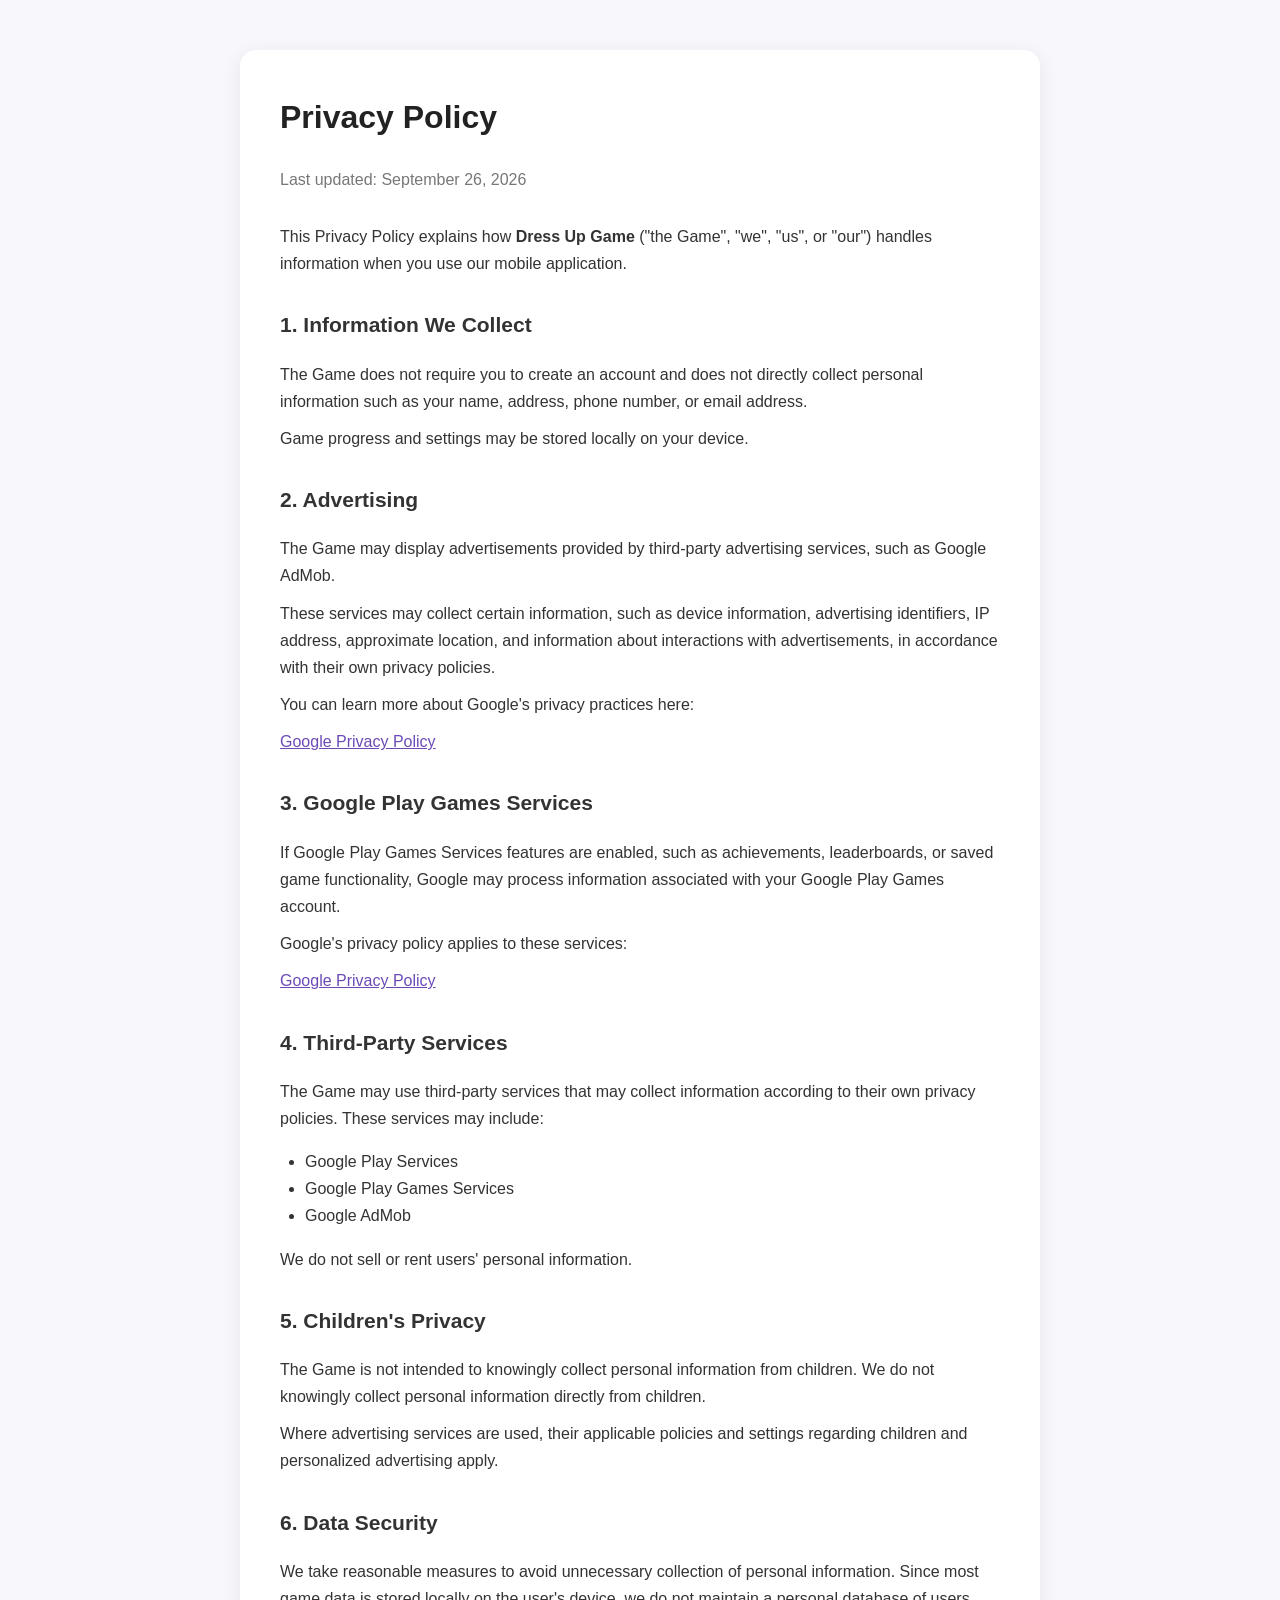
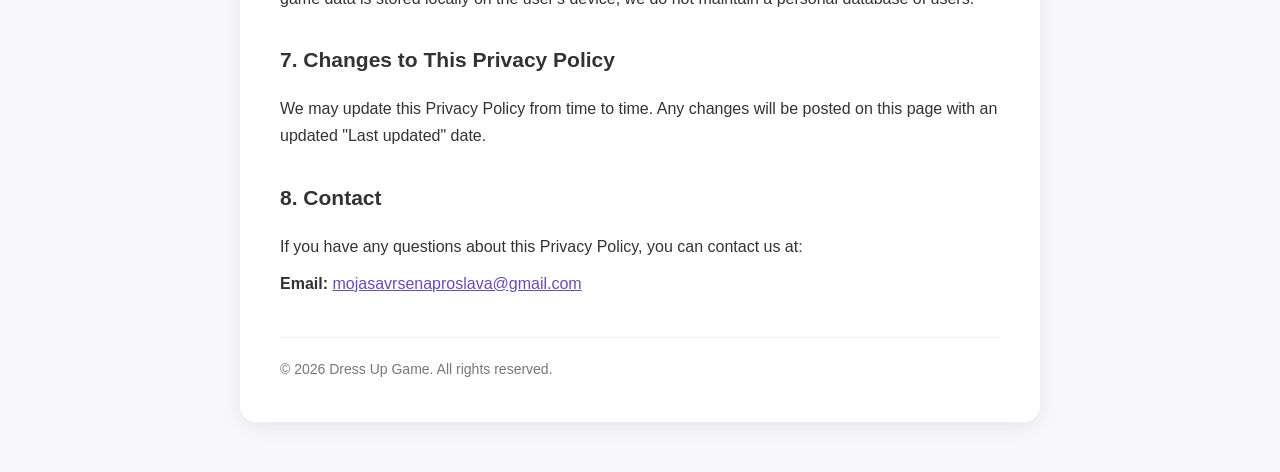
==== index.html @ 13bbc36a "Add privacy policy page for Dress Up Game This file contains the privacy policy for the Dress Up Gam" ====
<!DOCTYPE html>
<html lang="en">
<head>
    <meta charset="UTF-8">
    <meta name="viewport" content="width=device-width, initial-scale=1.0">

    <title>Privacy Policy - Dress Up Game</title>

    <style>
        * {
            box-sizing: border-box;
        }

        body {
            margin: 0;
            padding: 0;
            font-family: Arial, Helvetica, sans-serif;
            background: #f8f7fb;
            color: #333;
            line-height: 1.7;
        }

        .container {
            max-width: 800px;
            margin: 50px auto;
            padding: 40px;
            background: #fff;
            border-radius: 16px;
            box-shadow: 0 4px 20px rgba(0, 0, 0, 0.08);
        }

        h1 {
            margin-top: 0;
            color: #222;
            font-size: 32px;
        }

        h2 {
            margin-top: 30px;
            color: #333;
            font-size: 21px;
        }

        p {
            margin: 10px 0;
        }

        ul {
            padding-left: 25px;
        }

        .date {
            color: #777;
            margin-bottom: 30px;
        }

        a {
            color: #6c4ab6;
        }

        .footer {
            margin-top: 40px;
            padding-top: 20px;
            border-top: 1px solid #eee;
            color: #777;
            font-size: 14px;
        }

        @media (max-width: 600px) {
            .container {
                margin: 20px;
                padding: 25px;
            }

            h1 {
                font-size: 27px;
            }
        }
    </style>
</head>

<body>

<div class="container">

    <h1>Privacy Policy</h1>

    <p class="date">
        Last updated: September 26, 2026
    </p>

    <p>
        This Privacy Policy explains how <strong>Dress Up Game</strong>
        ("the Game", "we", "us", or "our") handles information when you
        use our mobile application.
    </p>

    <h2>1. Information We Collect</h2>

    <p>
        The Game does not require you to create an account and does not
        directly collect personal information such as your name, address,
        phone number, or email address.
    </p>

    <p>
        Game progress and settings may be stored locally on your device.
    </p>

    <h2>2. Advertising</h2>

    <p>
        The Game may display advertisements provided by third-party
        advertising services, such as Google AdMob.
    </p>

    <p>
        These services may collect certain information, such as device
        information, advertising identifiers, IP address, approximate
        location, and information about interactions with advertisements,
        in accordance with their own privacy policies.
    </p>

    <p>
        You can learn more about Google's privacy practices here:
    </p>

    <p>
        <a href="https://policies.google.com/privacy" target="_blank"
           rel="noopener noreferrer">
            Google Privacy Policy
        </a>
    </p>

    <h2>3. Google Play Games Services</h2>

    <p>
        If Google Play Games Services features are enabled, such as
        achievements, leaderboards, or saved game functionality, Google
        may process information associated with your Google Play Games
        account.
    </p>

    <p>
        Google's privacy policy applies to these services:
    </p>

    <p>
        <a href="https://policies.google.com/privacy" target="_blank"
           rel="noopener noreferrer">
            Google Privacy Policy
        </a>
    </p>

    <h2>4. Third-Party Services</h2>

    <p>
        The Game may use third-party services that may collect information
        according to their own privacy policies. These services may include:
    </p>

    <ul>
        <li>Google Play Services</li>
        <li>Google Play Games Services</li>
        <li>Google AdMob</li>
    </ul>

    <p>
        We do not sell or rent users' personal information.
    </p>

    <h2>5. Children's Privacy</h2>

    <p>
        The Game is not intended to knowingly collect personal information
        from children. We do not knowingly collect personal information
        directly from children.
    </p>

    <p>
        Where advertising services are used, their applicable policies and
        settings regarding children and personalized advertising apply.
    </p>

    <h2>6. Data Security</h2>

    <p>
        We take reasonable measures to avoid unnecessary collection of
        personal information. Since most game data is stored locally on
        the user's device, we do not maintain a personal database of users.
    </p>

    <h2>7. Changes to This Privacy Policy</h2>

    <p>
        We may update this Privacy Policy from time to time. Any changes
        will be posted on this page with an updated "Last updated" date.
    </p>

    <h2>8. Contact</h2>

    <p>
        If you have any questions about this Privacy Policy, you can
        contact us at:
    </p>

    <p>
        <strong>Email:</strong>
        <a href="mailto:mojasavrsenaproslava@gmail.com">
            mojasavrsenaproslava@gmail.com
        </a>
    </p>

    <div class="footer">
        &copy; 2026 Dress Up Game. All rights reserved.
    </div>

</div>

</body>
</html>
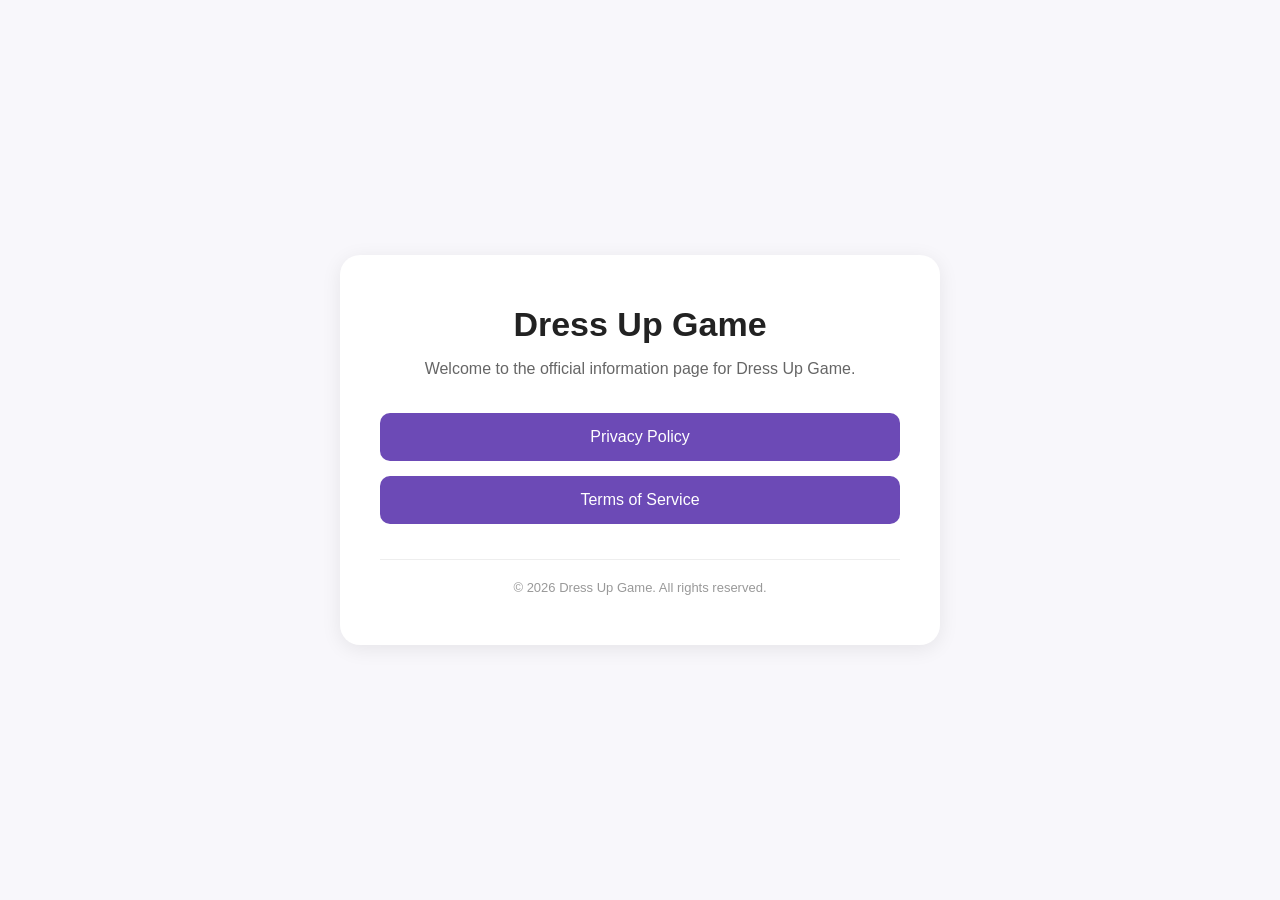
==== commit ece461bb: "Revise privacy policy page title and content Updated the title and content of the privacy policy pag" ====
--- a/index.html
+++ b/index.html
@@ -4,7 +4,7 @@
     <meta charset="UTF-8">
     <meta name="viewport" content="width=device-width, initial-scale=1.0">
 
-    <title>Privacy Policy - Dress Up Game</title>
+    <title>Dress Up Game</title>
 
     <style>
         * {
@@ -13,67 +13,73 @@
 
         body {
             margin: 0;
-            padding: 0;
+            min-height: 100vh;
+            display: flex;
+            align-items: center;
+            justify-content: center;
             font-family: Arial, Helvetica, sans-serif;
             background: #f8f7fb;
             color: #333;
-            line-height: 1.7;
         }
 
         .container {
-            max-width: 800px;
-            margin: 50px auto;
-            padding: 40px;
+            width: 90%;
+            max-width: 600px;
+            padding: 50px 40px;
+            text-align: center;
             background: #fff;
-            border-radius: 16px;
+            border-radius: 20px;
             box-shadow: 0 4px 20px rgba(0, 0, 0, 0.08);
         }
 
         h1 {
-            margin-top: 0;
+            margin: 0 0 15px;
+            font-size: 34px;
             color: #222;
-            font-size: 32px;
-        }
-
-        h2 {
-            margin-top: 30px;
-            color: #333;
-            font-size: 21px;
         }
 
         p {
-            margin: 10px 0;
+            margin-bottom: 35px;
+            color: #666;
+            font-size: 16px;
         }
 
-        ul {
-            padding-left: 25px;
-        }
-
-        .date {
-            color: #777;
-            margin-bottom: 30px;
+        .links {
+            display: flex;
+            flex-direction: column;
+            gap: 15px;
         }
 
         a {
-            color: #6c4ab6;
+            display: block;
+            padding: 15px 20px;
+            border-radius: 10px;
+            background: #6c4ab6;
+            color: #fff;
+            text-decoration: none;
+            font-size: 16px;
+            transition: opacity 0.2s ease;
+        }
+
+        a:hover {
+            opacity: 0.85;
         }
 
         .footer {
-            margin-top: 40px;
+            margin-top: 35px;
             padding-top: 20px;
             border-top: 1px solid #eee;
-            color: #777;
-            font-size: 14px;
+            color: #999;
+            font-size: 13px;
         }
 
         @media (max-width: 600px) {
             .container {
-                margin: 20px;
-                padding: 25px;
+                padding: 40px 25px;
             }
 
             h1 {
-                font-size: 27px;
+                font-size: 28px;
             }
         }
     </style>
@@ -83,133 +89,21 @@
 
 <div class="container">
 
-    <h1>Privacy Policy</h1>
+    <h1>Dress Up Game</h1>
 
-    <p class="date">
-        Last updated: September 26, 2026
+    <p>
+        Welcome to the official information page for Dress Up Game.
     </p>
 
-    <p>
-        This Privacy Policy explains how <strong>Dress Up Game</strong>
-        ("the Game", "we", "us", or "our") handles information when you
-        use our mobile application.
-    </p>
+    <div class="links">
+        <a href="privacy.html">
+            Privacy Policy
+        </a>
 
-    <h2>1. Information We Collect</h2>
-
-    <p>
-        The Game does not require you to create an account and does not
-        directly collect personal information such as your name, address,
-        phone number, or email address.
-    </p>
-
-    <p>
-        Game progress and settings may be stored locally on your device.
-    </p>
-
-    <h2>2. Advertising</h2>
-
-    <p>
-        The Game may display advertisements provided by third-party
-        advertising services, such as Google AdMob.
-    </p>
-
-    <p>
-        These services may collect certain information, such as device
-        information, advertising identifiers, IP address, approximate
-        location, and information about interactions with advertisements,
-        in accordance with their own privacy policies.
-    </p>
-
-    <p>
-        You can learn more about Google's privacy practices here:
-    </p>
-
-    <p>
-        <a href="https://policies.google.com/privacy" target="_blank"
-           rel="noopener noreferrer">
-            Google Privacy Policy
+        <a href="terms.html">
+            Terms of Service
         </a>
-    </p>
-
-    <h2>3. Google Play Games Services</h2>
-
-    <p>
-        If Google Play Games Services features are enabled, such as
-        achievements, leaderboards, or saved game functionality, Google
-        may process information associated with your Google Play Games
-        account.
-    </p>
-
-    <p>
-        Google's privacy policy applies to these services:
-    </p>
-
-    <p>
-        <a href="https://policies.google.com/privacy" target="_blank"
-           rel="noopener noreferrer">
-            Google Privacy Policy
-        </a>
-    </p>
-
-    <h2>4. Third-Party Services</h2>
-
-    <p>
-        The Game may use third-party services that may collect information
-        according to their own privacy policies. These services may include:
-    </p>
-
-    <ul>
-        <li>Google Play Services</li>
-        <li>Google Play Games Services</li>
-        <li>Google AdMob</li>
-    </ul>
-
-    <p>
-        We do not sell or rent users' personal information.
-    </p>
-
-    <h2>5. Children's Privacy</h2>
-
-    <p>
-        The Game is not intended to knowingly collect personal information
-        from children. We do not knowingly collect personal information
-        directly from children.
-    </p>
-
-    <p>
-        Where advertising services are used, their applicable policies and
-        settings regarding children and personalized advertising apply.
-    </p>
-
-    <h2>6. Data Security</h2>
-
-    <p>
-        We take reasonable measures to avoid unnecessary collection of
-        personal information. Since most game data is stored locally on
-        the user's device, we do not maintain a personal database of users.
-    </p>
-
-    <h2>7. Changes to This Privacy Policy</h2>
-
-    <p>
-        We may update this Privacy Policy from time to time. Any changes
-        will be posted on this page with an updated "Last updated" date.
-    </p>
-
-    <h2>8. Contact</h2>
-
-    <p>
-        If you have any questions about this Privacy Policy, you can
-        contact us at:
-    </p>
-
-    <p>
-        <strong>Email:</strong>
-        <a href="mailto:mojasavrsenaproslava@gmail.com">
-            mojasavrsenaproslava@gmail.com
-        </a>
-    </p>
+    </div>
 
     <div class="footer">
         &copy; 2026 Dress Up Game. All rights reserved.
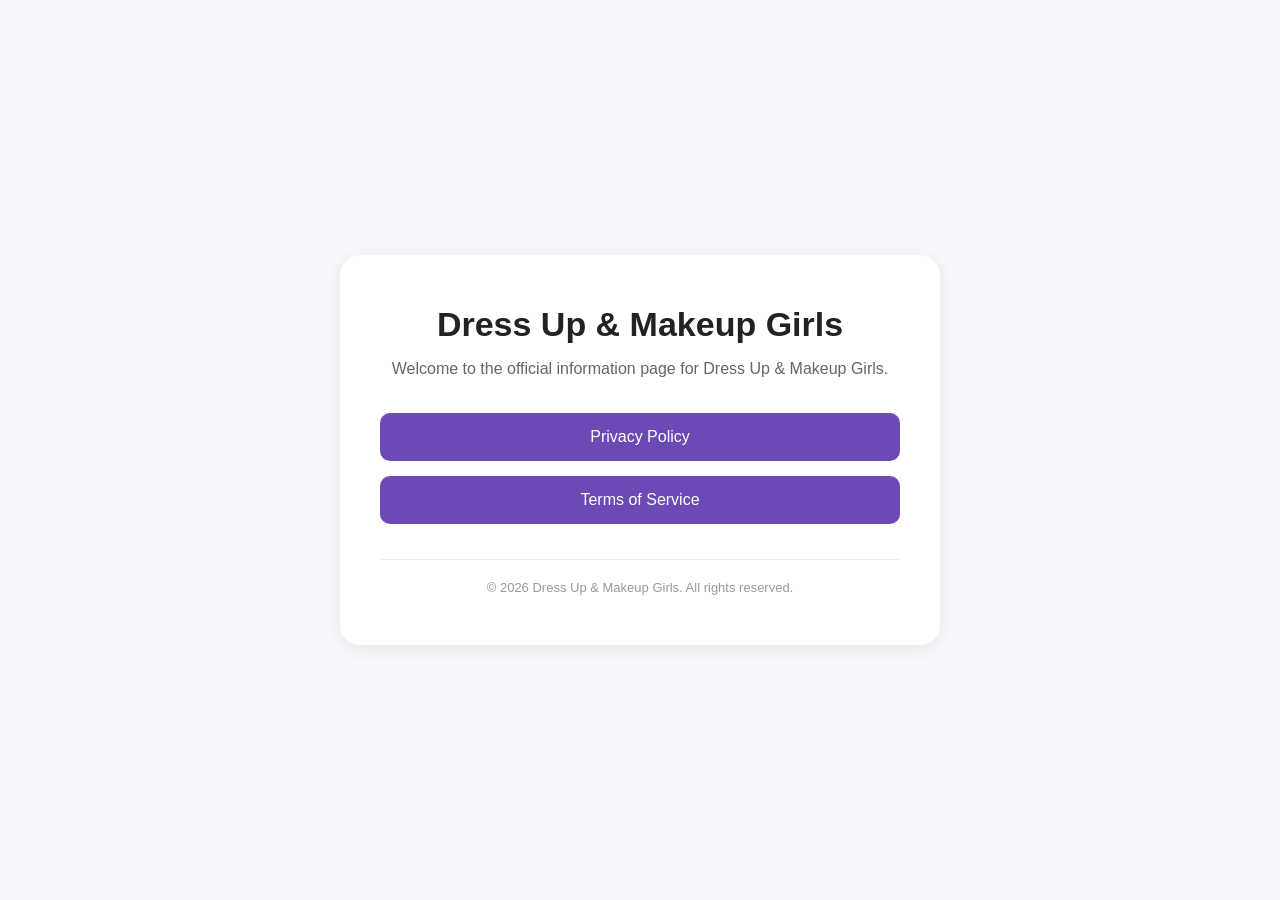
==== commit 95d99956: "Update title and headings for the game" ====
--- a/index.html
+++ b/index.html
@@ -4,7 +4,7 @@
     <meta charset="UTF-8">
     <meta name="viewport" content="width=device-width, initial-scale=1.0">
 
-    <title>Dress Up Game</title>
+    <title>Dress Up & Makeup Girls</title>
 
     <style>
         * {
@@ -89,10 +89,10 @@
 
 <div class="container">
 
-    <h1>Dress Up Game</h1>
+    <h1>Dress Up & Makeup Girls</h1>
 
     <p>
-        Welcome to the official information page for Dress Up Game.
+        Welcome to the official information page for Dress Up & Makeup Girls.
     </p>
 
     <div class="links">
@@ -106,7 +106,7 @@
     </div>
 
     <div class="footer">
-        &copy; 2026 Dress Up Game. All rights reserved.
+        &copy; 2026 Dress Up & Makeup Girls. All rights reserved.
     </div>
 
 </div>
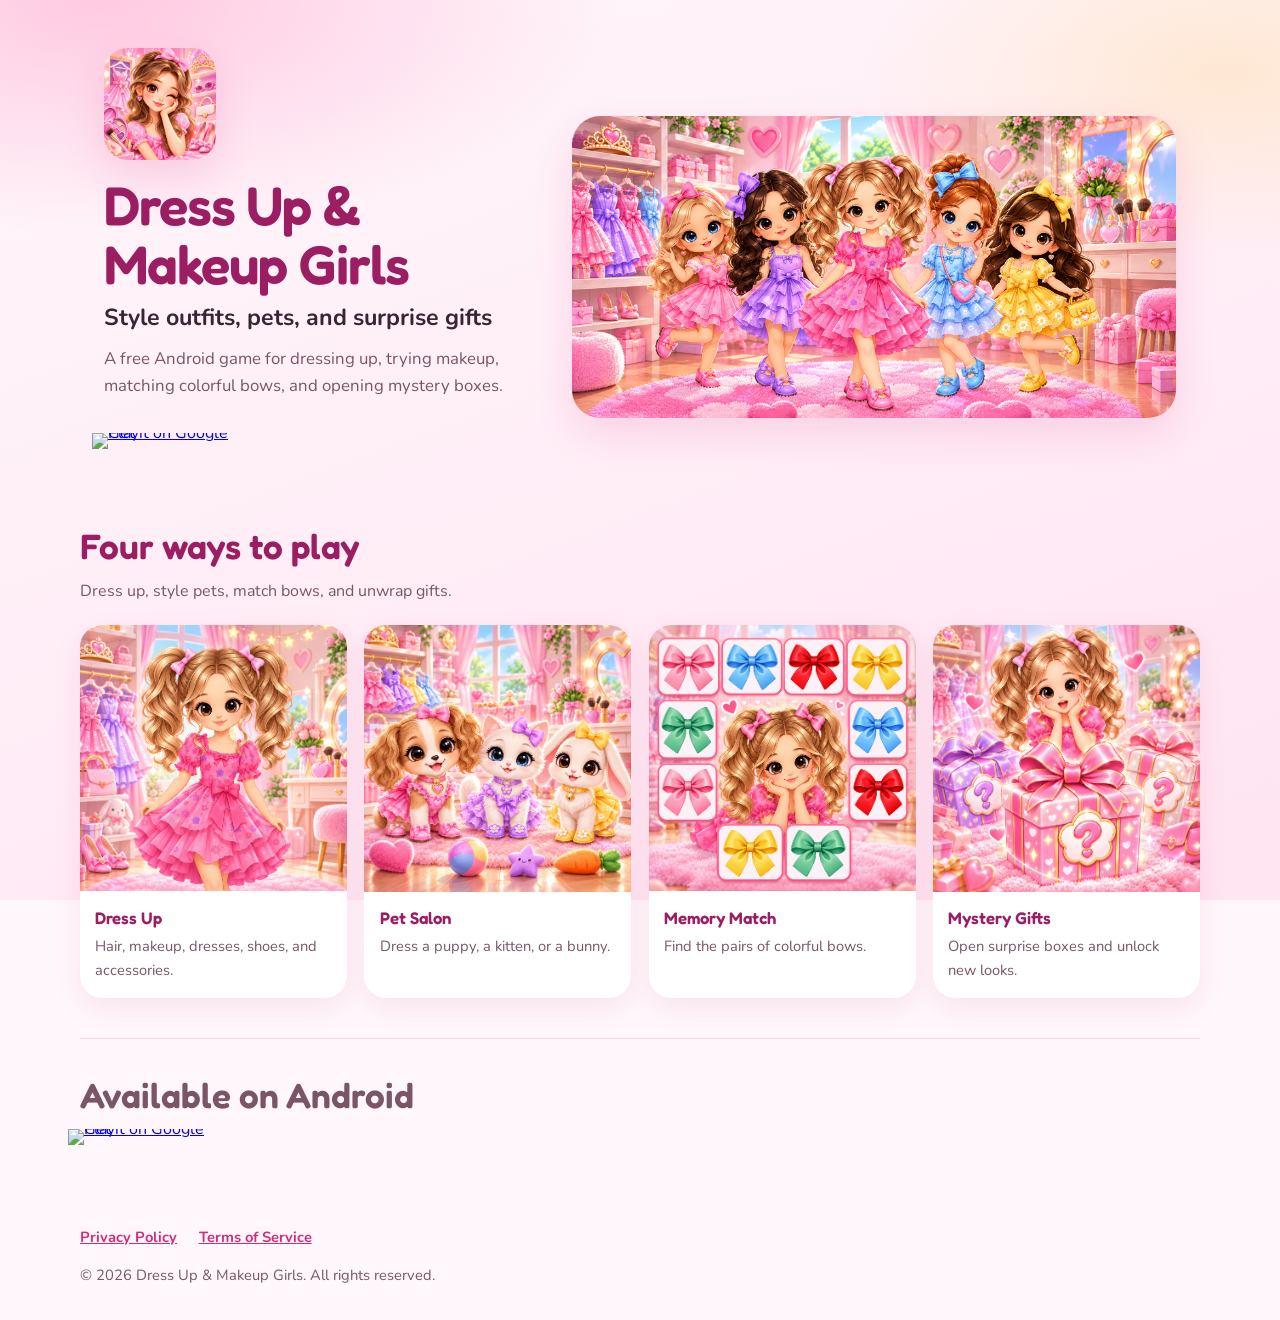
==== commit 80bab219: "style changes" ====
--- a/index.html
+++ b/index.html
@@ -1,115 +1,146 @@
 <!DOCTYPE html>
 <html lang="en">
-<head>
-    <meta charset="UTF-8">
-    <meta name="viewport" content="width=device-width, initial-scale=1.0">
+  <head>
+    <meta charset="utf-8" />
+    <meta name="viewport" content="width=device-width, initial-scale=1" />
+    <meta name="google-site-verification" content="fCA4tVecS6Ri6mpYriu6wk_Hw4WyxGYBezVAXToC3TI" />
+    <title>Dress Up &amp; Makeup Girls</title>
+    <meta
+      name="description"
+      content="Dress Up & Makeup Girls — dress characters, style pets, match bows, and open mystery gifts. Free Android game."
+    />
+    <link rel="icon" href="images/app-logo.png" type="image/png" />
+    <link rel="apple-touch-icon" href="images/app-logo.png" />
+    <link rel="preconnect" href="https://fonts.googleapis.com" />
+    <link rel="preconnect" href="https://fonts.gstatic.com" crossorigin />
+    <link
+      href="https://fonts.googleapis.com/css2?family=Fredoka:wght@500;600&family=Nunito:wght@400;700&display=swap"
+      rel="stylesheet"
+    />
+    <link rel="stylesheet" href="styles.css" />
+  </head>
+  <body>
+    <div class="bg" aria-hidden="true"></div>
 
-    <title>Dress Up & Makeup Girls</title>
+    <header class="hero">
+      <div class="hero-copy">
+        <img
+          class="app-icon"
+          src="images/app-logo.png"
+          width="112"
+          height="112"
+          alt="Dress Up and Makeup Girls app icon"
+        />
+        <p class="brand">Dress Up &amp; Makeup Girls</p>
+        <h1>Style outfits, pets, and surprise gifts</h1>
+        <p class="lead">
+          A free Android game for dressing up, trying makeup, matching colorful
+          bows, and opening mystery boxes.
+        </p>
+        <a
+          class="play-badge"
+          href="https://play.google.com/store/apps/details?id=com.dressupmakeup.girls"
+          rel="noopener noreferrer"
+          aria-label="Get Dress Up and Makeup Girls on Google Play"
+        >
+          <img
+            src="https://play.google.com/intl/en_us/badges/static/images/badges/en_badge_web_generic.png"
+            alt="Get it on Google Play"
+            width="180"
+            height="70"
+          />
+        </a>
+      </div>
+      <div class="hero-visual">
+        <img
+          src="images/top-header.png"
+          alt="Five girls in pink, purple, blue, and yellow dresses in a dressing room"
+        />
+      </div>
+    </header>
 
-    <style>
-        * {
-            box-sizing: border-box;
-        }
+    <main>
+      <section class="gallery" aria-labelledby="games-heading">
+        <div class="gallery-intro">
+          <h2 id="games-heading">Four ways to play</h2>
+          <p>Dress up, style pets, match bows, and unwrap gifts.</p>
+        </div>
+        <div class="gallery-grid">
+          <a
+            class="card"
+            href="https://play.google.com/store/apps/details?id=com.dressupmakeup.girls"
+            rel="noopener noreferrer"
+          >
+            <img src="images/game_1.png" alt="A girl in a pink floral dress in a dressing room" />
+            <div class="caption">
+              <h3>Dress Up</h3>
+              <p>Hair, makeup, dresses, shoes, and accessories.</p>
+            </div>
+          </a>
+          <a
+            class="card"
+            href="https://play.google.com/store/apps/details?id=com.dressupmakeup.girls"
+            rel="noopener noreferrer"
+          >
+            <img src="images/game_2.png" alt="A puppy, kitten, and bunny dressed in bows and outfits" />
+            <div class="caption">
+              <h3>Pet Salon</h3>
+              <p>Dress a puppy, a kitten, or a bunny.</p>
+            </div>
+          </a>
+          <a
+            class="card"
+            href="https://play.google.com/store/apps/details?id=com.dressupmakeup.girls"
+            rel="noopener noreferrer"
+          >
+            <img src="images/game_3.png" alt="A memory game of colorful hair bows around a girl" />
+            <div class="caption">
+              <h3>Memory Match</h3>
+              <p>Find the pairs of colorful bows.</p>
+            </div>
+          </a>
+          <a
+            class="card"
+            href="https://play.google.com/store/apps/details?id=com.dressupmakeup.girls"
+            rel="noopener noreferrer"
+          >
+            <img src="images/game_4.png" alt="A girl opening mystery gift boxes with question marks" />
+            <div class="caption">
+              <h3>Mystery Gifts</h3>
+              <p>Open surprise boxes and unlock new looks.</p>
+            </div>
+          </a>
+        </div>
+      </section>
 
-        body {
-            margin: 0;
-            min-height: 100vh;
-            display: flex;
-            align-items: center;
-            justify-content: center;
-            font-family: Arial, Helvetica, sans-serif;
-            background: #f8f7fb;
-            color: #333;
-        }
+      <section class="cta-band">
+        <p class="cta-title">Available on Android</p>
+        <a
+          class="play-badge"
+          href="https://play.google.com/store/apps/details?id=com.dressupmakeup.girls"
+          rel="noopener noreferrer"
+          aria-label="Get Dress Up and Makeup Girls on Google Play"
+        >
+          <img
+            src="https://play.google.com/intl/en_us/badges/static/images/badges/en_badge_web_generic.png"
+            alt="Get it on Google Play"
+            width="180"
+            height="70"
+          />
+        </a>
+      </section>
+    </main>
 
-        .container {
-            width: 90%;
-            max-width: 600px;
-            padding: 50px 40px;
-            text-align: center;
-            background: #fff;
-            border-radius: 20px;
-            box-shadow: 0 4px 20px rgba(0, 0, 0, 0.08);
-        }
+    <footer>
+      <nav class="links" aria-label="Legal">
+        <a href="privacy.html">Privacy Policy</a>
+        <a href="terms.html">Terms of Service</a>
+      </nav>
+      <p>&copy; <span id="year"></span> Dress Up &amp; Makeup Girls. All rights reserved.</p>
+    </footer>
 
-        h1 {
-            margin: 0 0 15px;
-            font-size: 34px;
-            color: #222;
-        }
-
-        p {
-            margin-bottom: 35px;
-            color: #666;
-            font-size: 16px;
-        }
-
-        .links {
-            display: flex;
-            flex-direction: column;
-            gap: 15px;
-        }
-
-        a {
-            display: block;
-            padding: 15px 20px;
-            border-radius: 10px;
-            background: #6c4ab6;
-            color: #fff;
-            text-decoration: none;
-            font-size: 16px;
-            transition: opacity 0.2s ease;
-        }
-
-        a:hover {
-            opacity: 0.85;
-        }
-
-        .footer {
-            margin-top: 35px;
-            padding-top: 20px;
-            border-top: 1px solid #eee;
-            color: #999;
-            font-size: 13px;
-        }
-
-        @media (max-width: 600px) {
-            .container {
-                padding: 40px 25px;
-            }
-
-            h1 {
-                font-size: 28px;
-            }
-        }
-    </style>
-</head>
-
-<body>
-
-<div class="container">
-
-    <h1>Dress Up & Makeup Girls</h1>
-
-    <p>
-        Welcome to the official information page for Dress Up & Makeup Girls.
-    </p>
-
-    <div class="links">
-        <a href="privacy.html">
-            Privacy Policy
-        </a>
-
-        <a href="terms.html">
-            Terms of Service
-        </a>
-    </div>
-
-    <div class="footer">
-        &copy; 2026 Dress Up & Makeup Girls. All rights reserved.
-    </div>
-
-</div>
-
-</body>
+    <script>
+      document.getElementById("year").textContent = String(new Date().getFullYear());
+    </script>
+  </body>
 </html>
--- a/styles.css
+++ b/styles.css
@@ -0,0 +1,399 @@
+:root {
+  --primary: #ff4f9a;
+  --primary-dark: #d12d78;
+  --deep: #9b1d62;
+  --blush: #ffd6ea;
+  --soft-pink: #fff0f7;
+  --background: #fff7fb;
+  --surface: #ffffff;
+  --text: #3a2433;
+  --text-secondary: #7a5568;
+  --shadow: 0 16px 40px rgba(209, 45, 120, 0.14);
+  --font-display: "Fredoka", "Trebuchet MS", sans-serif;
+  --font-body: "Nunito", "Segoe UI", sans-serif;
+}
+
+* {
+  box-sizing: border-box;
+}
+
+html,
+body {
+  margin: 0;
+  min-height: 100%;
+}
+
+body {
+  font-family: var(--font-body);
+  color: var(--text);
+  background: var(--background);
+  line-height: 1.6;
+}
+
+img {
+  max-width: 100%;
+  height: auto;
+  display: block;
+}
+
+.bg {
+  position: fixed;
+  inset: 0;
+  z-index: -1;
+  background:
+    radial-gradient(ellipse 70% 45% at 8% 0%, rgba(255, 182, 214, 0.7), transparent 58%),
+    radial-gradient(ellipse 55% 40% at 96% 8%, rgba(255, 214, 120, 0.28), transparent 52%),
+    linear-gradient(160deg, #fff7fb 0%, #ffe4f2 100%);
+}
+
+@keyframes fadeUp {
+  from {
+    opacity: 0;
+    transform: translateY(18px);
+  }
+  to {
+    opacity: 1;
+    transform: translateY(0);
+  }
+}
+
+@keyframes softPulse {
+  0%,
+  100% {
+    transform: scale(1);
+  }
+  50% {
+    transform: scale(1.03);
+  }
+}
+
+@keyframes driftIn {
+  from {
+    opacity: 0;
+    transform: translateX(24px) scale(0.98);
+  }
+  to {
+    opacity: 1;
+    transform: translateX(0) scale(1);
+  }
+}
+
+.hero {
+  display: grid;
+  grid-template-columns: 1fr;
+  gap: 1.75rem;
+  width: min(1120px, 100%);
+  margin: 0 auto;
+  padding: 2rem 1.25rem 1.25rem;
+  align-items: center;
+}
+
+.hero-copy {
+  animation: fadeUp 0.7s ease both;
+}
+
+.app-icon {
+  width: 96px;
+  height: 96px;
+  border-radius: 24px;
+  margin-bottom: 1rem;
+  object-fit: cover;
+  box-shadow: var(--shadow);
+  animation: softPulse 3.2s ease-in-out infinite;
+}
+
+.brand {
+  margin: 0 0 0.5rem;
+  font-family: var(--font-display);
+  font-size: clamp(2.1rem, 5.4vw, 3.4rem);
+  font-weight: 600;
+  letter-spacing: -0.02em;
+  line-height: 1.08;
+  color: var(--deep);
+}
+
+.brand a {
+  color: inherit;
+  text-decoration: none;
+}
+
+.hero h1 {
+  margin: 0 0 0.75rem;
+  font-family: var(--font-body);
+  font-size: clamp(1.15rem, 2.4vw, 1.45rem);
+  line-height: 1.4;
+  font-weight: 700;
+  color: var(--text);
+}
+
+.lead {
+  margin: 0 0 1.35rem;
+  max-width: 34rem;
+  color: var(--text-secondary);
+  font-size: 1.05rem;
+}
+
+.play-badge {
+  display: inline-flex;
+  align-items: center;
+  line-height: 0;
+  border-radius: 12px;
+  transition: transform 0.25s ease, filter 0.25s ease;
+}
+
+.play-badge img {
+  width: 180px;
+  height: auto;
+  margin: -8px -12px;
+}
+
+.play-badge:hover,
+.play-badge:focus-visible {
+  transform: translateY(-2px);
+  filter: brightness(1.03);
+}
+
+.hero-visual {
+  animation: driftIn 0.9s 0.12s ease both;
+}
+
+.hero-visual img {
+  width: 100%;
+  border-radius: 28px;
+  box-shadow: var(--shadow);
+}
+
+@media (min-width: 900px) {
+  .hero {
+    grid-template-columns: minmax(280px, 0.85fr) minmax(0, 1.2fr);
+    gap: 2.5rem;
+    padding: 3rem 1.5rem 1.5rem;
+  }
+
+  .app-icon {
+    width: 112px;
+    height: 112px;
+  }
+}
+
+.gallery {
+  width: min(1120px, calc(100% - 2rem));
+  margin: 0.5rem auto 2.5rem;
+  animation: fadeUp 0.8s 0.2s ease both;
+}
+
+.gallery-intro {
+  margin-bottom: 1.25rem;
+}
+
+.gallery-intro h2,
+.cta-title {
+  margin: 0 0 0.3rem;
+  font-family: var(--font-display);
+  font-size: clamp(1.7rem, 3.4vw, 2.2rem);
+  color: var(--deep);
+  font-weight: 600;
+}
+
+.gallery-intro p {
+  margin: 0;
+  color: var(--text-secondary);
+}
+
+.gallery-grid {
+  display: grid;
+  grid-template-columns: repeat(2, minmax(0, 1fr));
+  gap: 0.85rem;
+}
+
+@media (min-width: 900px) {
+  .gallery-grid {
+    grid-template-columns: repeat(4, minmax(0, 1fr));
+    gap: 1.1rem;
+  }
+}
+
+.card {
+  display: flex;
+  flex-direction: column;
+  background: var(--surface);
+  border-radius: 22px;
+  overflow: hidden;
+  text-decoration: none;
+  color: inherit;
+  box-shadow: 0 10px 28px rgba(209, 45, 120, 0.1);
+  transition: transform 0.3s ease, box-shadow 0.3s ease;
+}
+
+.card img {
+  width: 100%;
+  aspect-ratio: 1;
+  object-fit: cover;
+}
+
+.card .caption {
+  padding: 0.85rem 0.95rem 1rem;
+}
+
+.card h3 {
+  margin: 0 0 0.2rem;
+  font-family: var(--font-display);
+  font-size: 1.05rem;
+  font-weight: 600;
+  color: var(--deep);
+}
+
+.card p {
+  margin: 0;
+  font-size: 0.92rem;
+  color: var(--text-secondary);
+}
+
+.card:hover,
+.card:focus-visible {
+  transform: translateY(-4px);
+  box-shadow: var(--shadow);
+}
+
+.cta-band {
+  width: min(1120px, calc(100% - 2rem));
+  margin: 0 auto 2.5rem;
+  padding: 1.75rem 0 0.25rem;
+  display: flex;
+  flex-direction: column;
+  align-items: flex-start;
+  gap: 0.85rem;
+  border-top: 1px solid rgba(255, 79, 154, 0.22);
+}
+
+.cta-band p {
+  margin: 0;
+  color: var(--text-secondary);
+}
+
+.btn {
+  display: inline-flex;
+  align-items: center;
+  justify-content: center;
+  min-height: 2.85rem;
+  padding: 0.7rem 1.25rem;
+  border-radius: 999px;
+  text-decoration: none;
+  font-weight: 700;
+  font-size: 0.98rem;
+}
+
+.btn.ghost {
+  color: var(--deep);
+  background: var(--surface);
+  border: 1px solid rgba(255, 79, 154, 0.4);
+  box-shadow: 0 8px 18px rgba(209, 45, 120, 0.08);
+}
+
+.btn.ghost:hover,
+.btn.ghost:focus-visible {
+  background: #fff0f7;
+}
+
+footer {
+  width: min(1120px, calc(100% - 2rem));
+  margin: 0 auto 2rem;
+  color: var(--text-secondary);
+  font-size: 0.92rem;
+}
+
+.links {
+  display: flex;
+  flex-wrap: wrap;
+  gap: 0.75rem 1.35rem;
+  margin-bottom: 0.65rem;
+}
+
+.links a,
+.doc a,
+.back a {
+  color: var(--primary-dark);
+  font-weight: 700;
+}
+
+.links a:hover,
+.doc a:hover,
+.back a:hover {
+  color: var(--deep);
+}
+
+.shell {
+  width: min(760px, calc(100% - 2rem));
+  margin: 0 auto;
+  padding: 2.5rem 0 3.5rem;
+}
+
+.shell .brand {
+  margin: 0 0 1.25rem;
+  font-size: clamp(1.7rem, 4vw, 2.3rem);
+}
+
+.doc h1 {
+  margin: 0 0 0.4rem;
+  font-family: var(--font-display);
+  font-size: clamp(1.8rem, 4vw, 2.4rem);
+  font-weight: 600;
+  color: var(--deep);
+  line-height: 1.15;
+}
+
+.doc h2 {
+  margin: 1.7rem 0 0.45rem;
+  font-size: 1.15rem;
+  color: var(--deep);
+}
+
+.doc p,
+.doc li {
+  color: var(--text);
+}
+
+.doc ul {
+  padding-left: 1.25rem;
+}
+
+.meta {
+  margin: 0 0 1.4rem;
+  color: var(--text-secondary);
+  font-size: 0.95rem;
+}
+
+.back {
+  margin-top: 2.25rem;
+}
+
+.doc ~ footer,
+.shell + footer {
+  width: min(760px, calc(100% - 2rem));
+}
+
+@media (max-width: 520px) {
+  .card .caption {
+    padding: 0.7rem 0.75rem 0.85rem;
+  }
+
+  .card h3 {
+    font-size: 0.95rem;
+  }
+
+  .card p {
+    font-size: 0.82rem;
+  }
+}
+
+@media (prefers-reduced-motion: reduce) {
+  .hero-copy,
+  .hero-visual,
+  .gallery,
+  .app-icon,
+  .card,
+  .play-badge {
+    animation: none;
+    transition: none;
+  }
+}
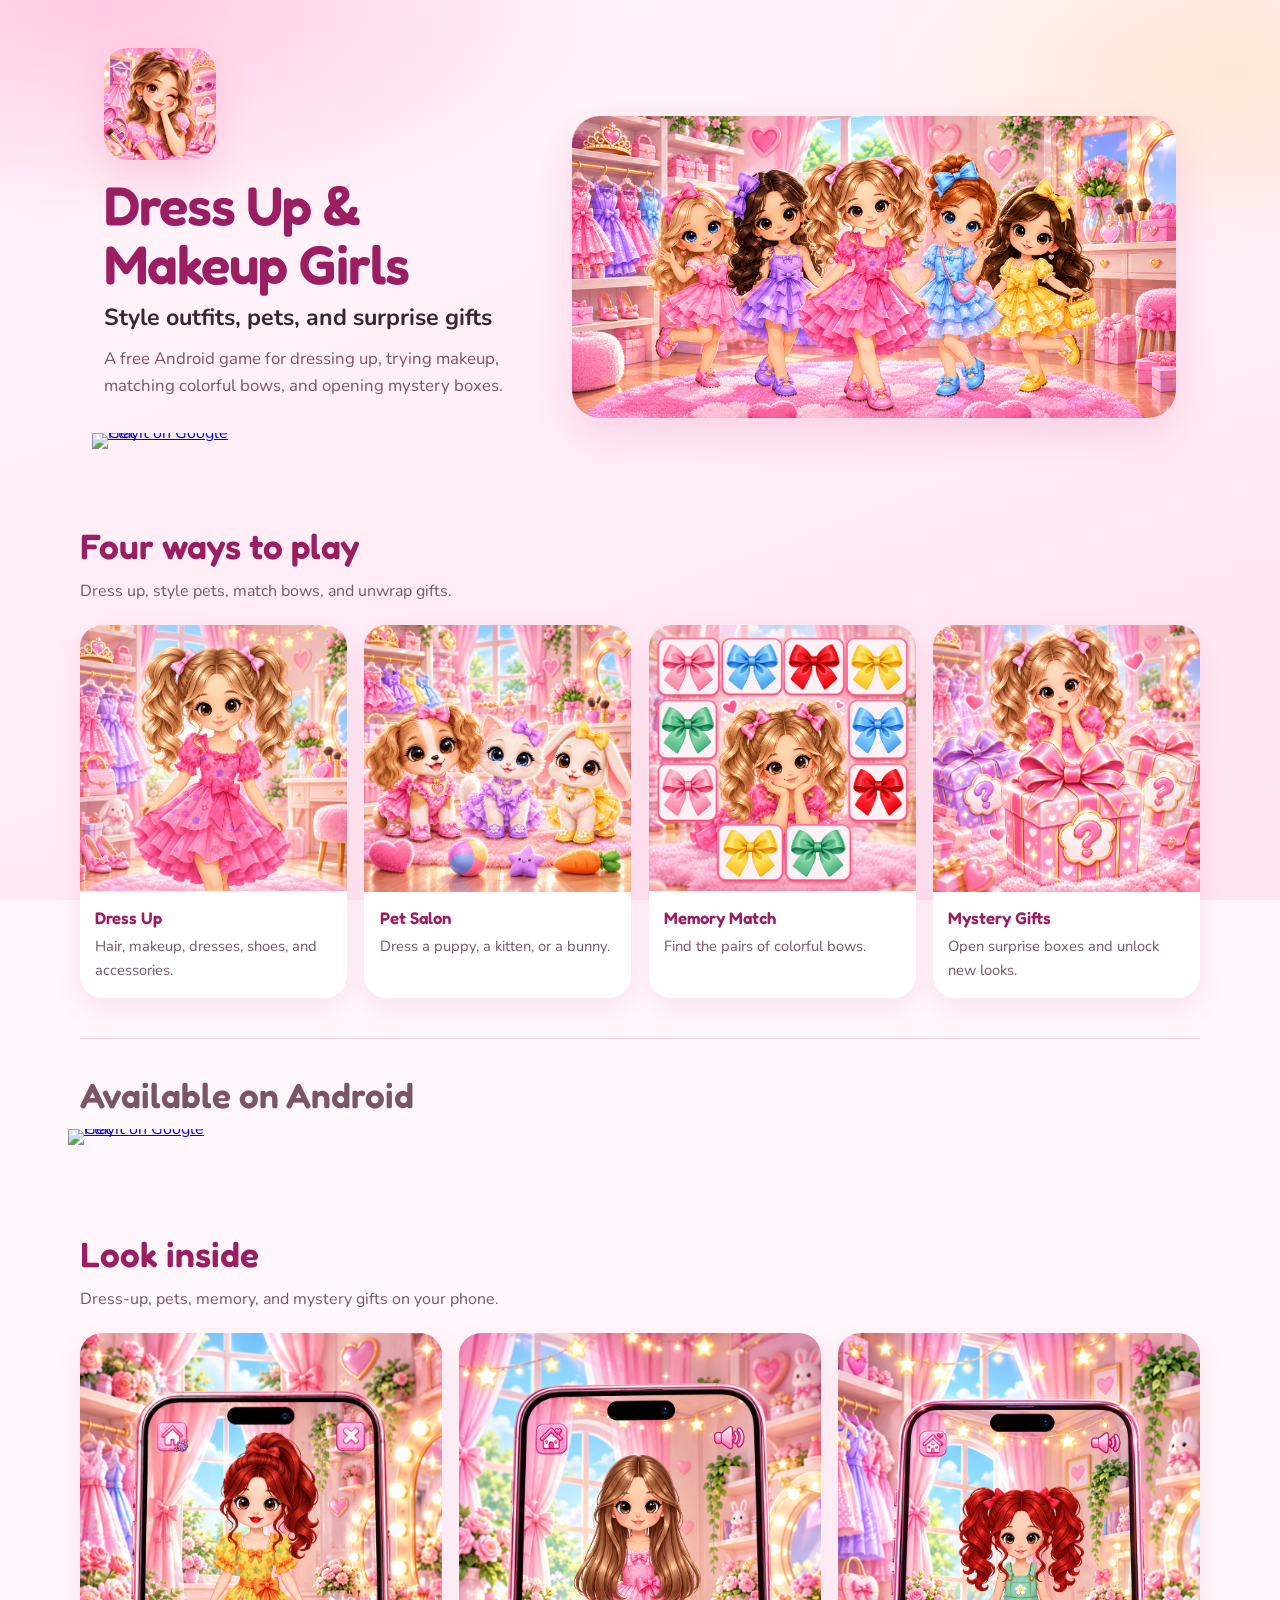
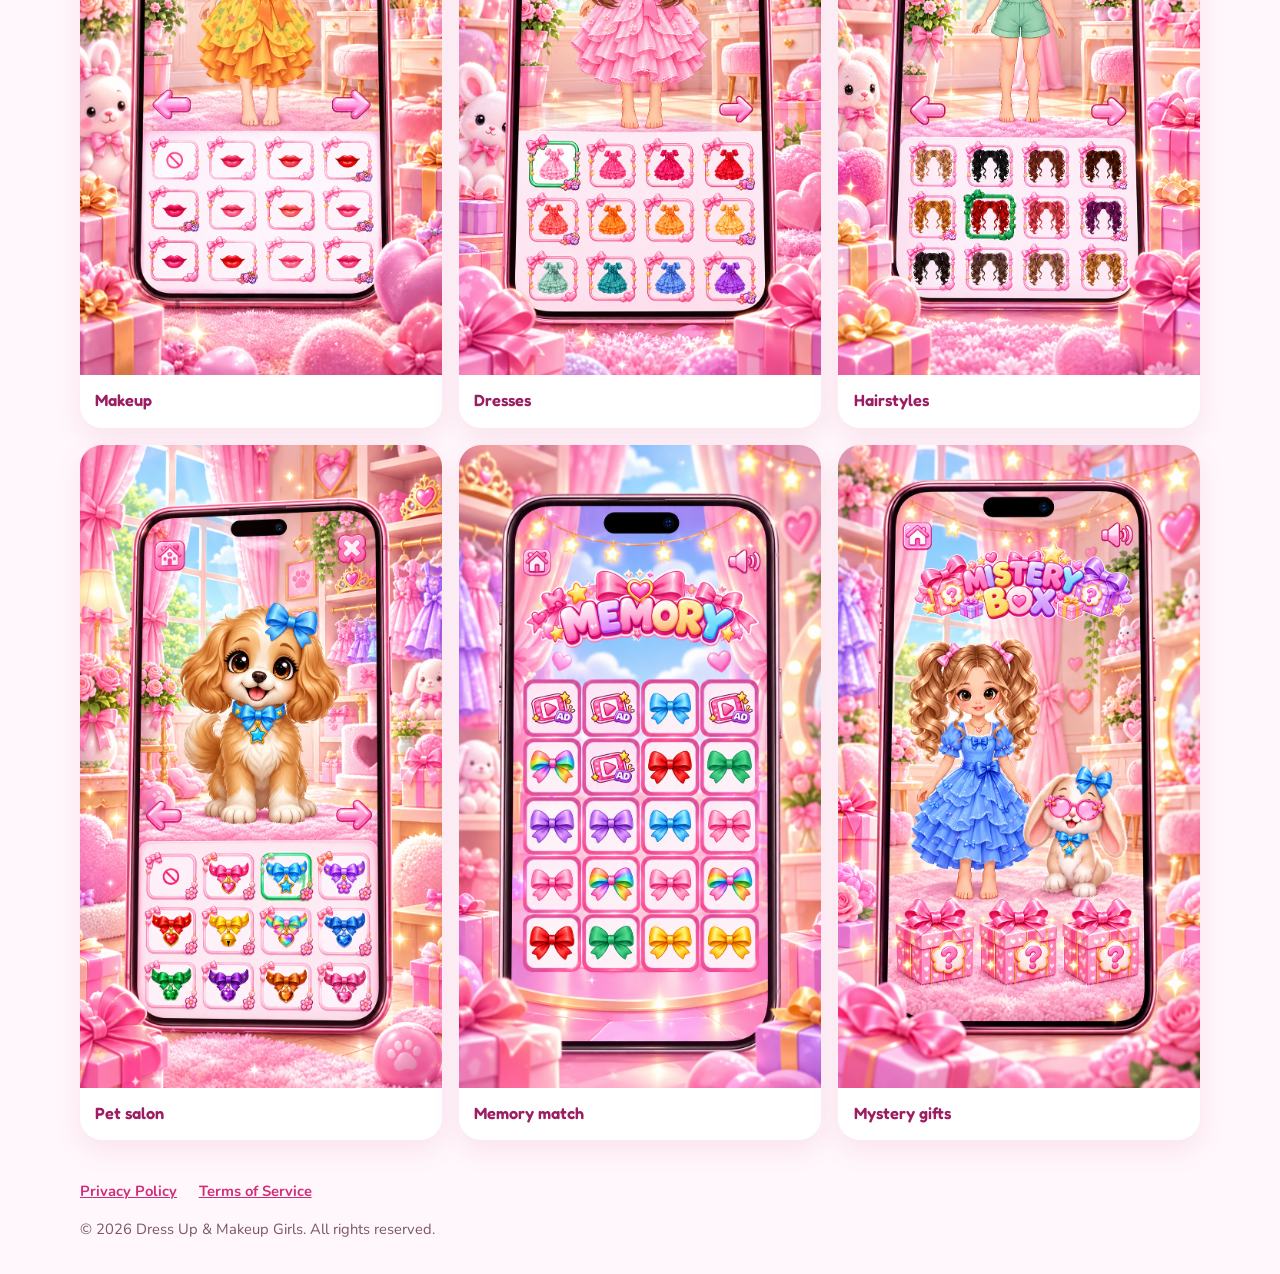
==== commit 5b7d139e: "new images" ====
--- a/index.html
+++ b/index.html
@@ -129,6 +129,39 @@
           />
         </a>
       </section>
+
+      <section class="gallery examples" aria-labelledby="examples-heading">
+        <div class="gallery-intro">
+          <h2 id="examples-heading">Look inside</h2>
+          <p>Dress-up, pets, memory, and mystery gifts on your phone.</p>
+        </div>
+        <div class="example-grid">
+          <figure class="example">
+            <img src="examples/Pink%20Princess%20Dress-Up%20Game.png" alt="Phone screen of a girl in a yellow dress choosing lipstick" loading="lazy" />
+            <figcaption>Makeup</figcaption>
+          </figure>
+          <figure class="example">
+            <img src="examples/Kawaii%20Princess%20Dress-Up%20Game.png" alt="Phone screen of a girl in a pink dress choosing outfits" loading="lazy" />
+            <figcaption>Dresses</figcaption>
+          </figure>
+          <figure class="example">
+            <img src="examples/Dreamy%20Pink%20Dollhouse%20Dress-Up%20Game.png" alt="Phone screen of a girl choosing hairstyles" loading="lazy" />
+            <figcaption>Hairstyles</figcaption>
+          </figure>
+          <figure class="example">
+            <img src="examples/Sparkling%20Puppy%20Dress-Up%20Game.png" alt="Phone screen of a puppy choosing bows and collars" loading="lazy" />
+            <figcaption>Pet salon</figcaption>
+          </figure>
+          <figure class="example">
+            <img src="examples/Kawaii%20Memory%20Game%20Dreamscape.png" alt="Phone screen of a memory game made of colorful bows" loading="lazy" />
+            <figcaption>Memory match</figcaption>
+          </figure>
+          <figure class="example">
+            <img src="examples/Mystery%20Box%20Princess%20Room.png" alt="Phone screen of a girl and a bunny beside three mystery boxes" loading="lazy" />
+            <figcaption>Mystery gifts</figcaption>
+          </figure>
+        </div>
+      </section>
     </main>
 
     <footer>
--- a/styles.css
+++ b/styles.css
@@ -255,6 +255,44 @@
   box-shadow: var(--shadow);
 }
 
+.examples {
+  margin-top: 0.25rem;
+}
+
+.example-grid {
+  display: grid;
+  grid-template-columns: repeat(2, minmax(0, 1fr));
+  gap: 0.85rem;
+}
+
+@media (min-width: 800px) {
+  .example-grid {
+    grid-template-columns: repeat(3, minmax(0, 1fr));
+    gap: 1.1rem;
+  }
+}
+
+.example {
+  margin: 0;
+  background: var(--surface);
+  border-radius: 22px;
+  overflow: hidden;
+  box-shadow: 0 10px 28px rgba(209, 45, 120, 0.1);
+}
+
+.example img {
+  width: 100%;
+  height: auto;
+}
+
+.example figcaption {
+  padding: 0.75rem 0.95rem 0.9rem;
+  font-family: var(--font-display);
+  font-size: 1.02rem;
+  font-weight: 600;
+  color: var(--deep);
+}
+
 .cta-band {
   width: min(1120px, calc(100% - 2rem));
   margin: 0 auto 2.5rem;
